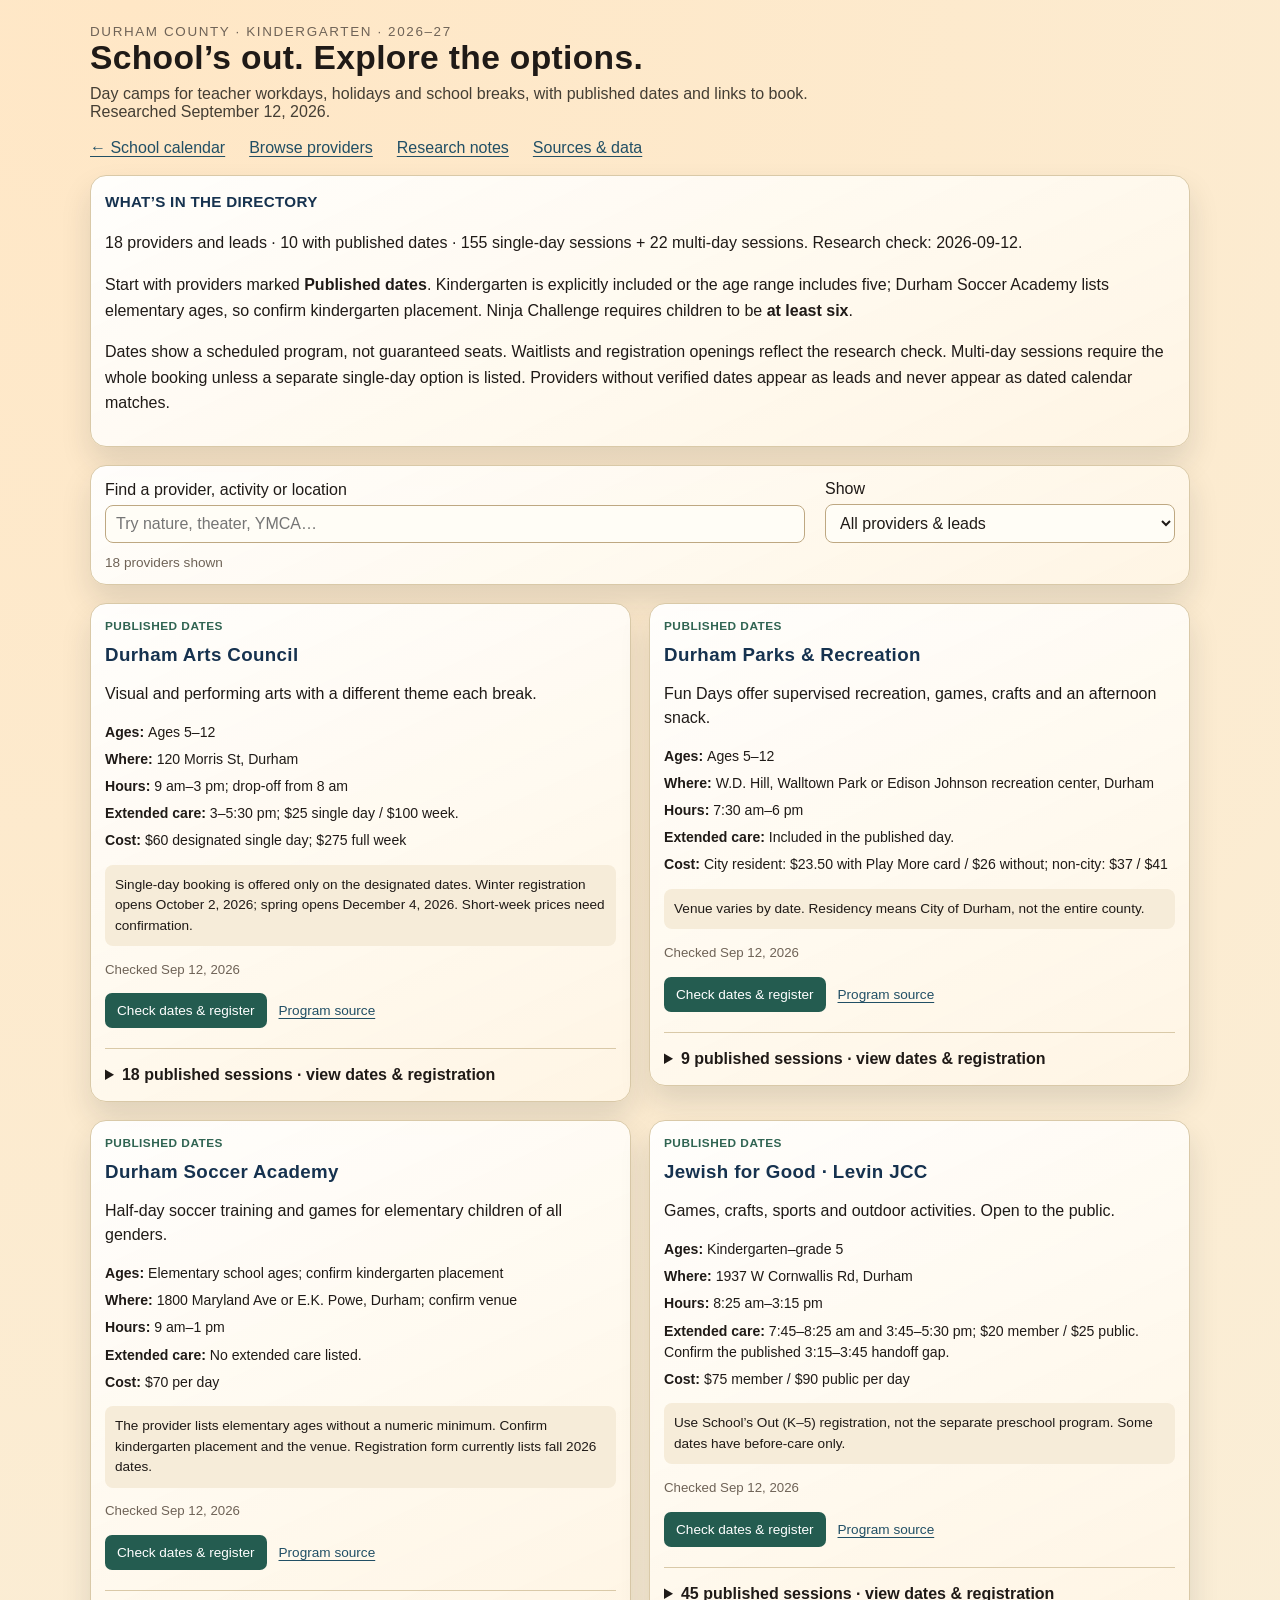
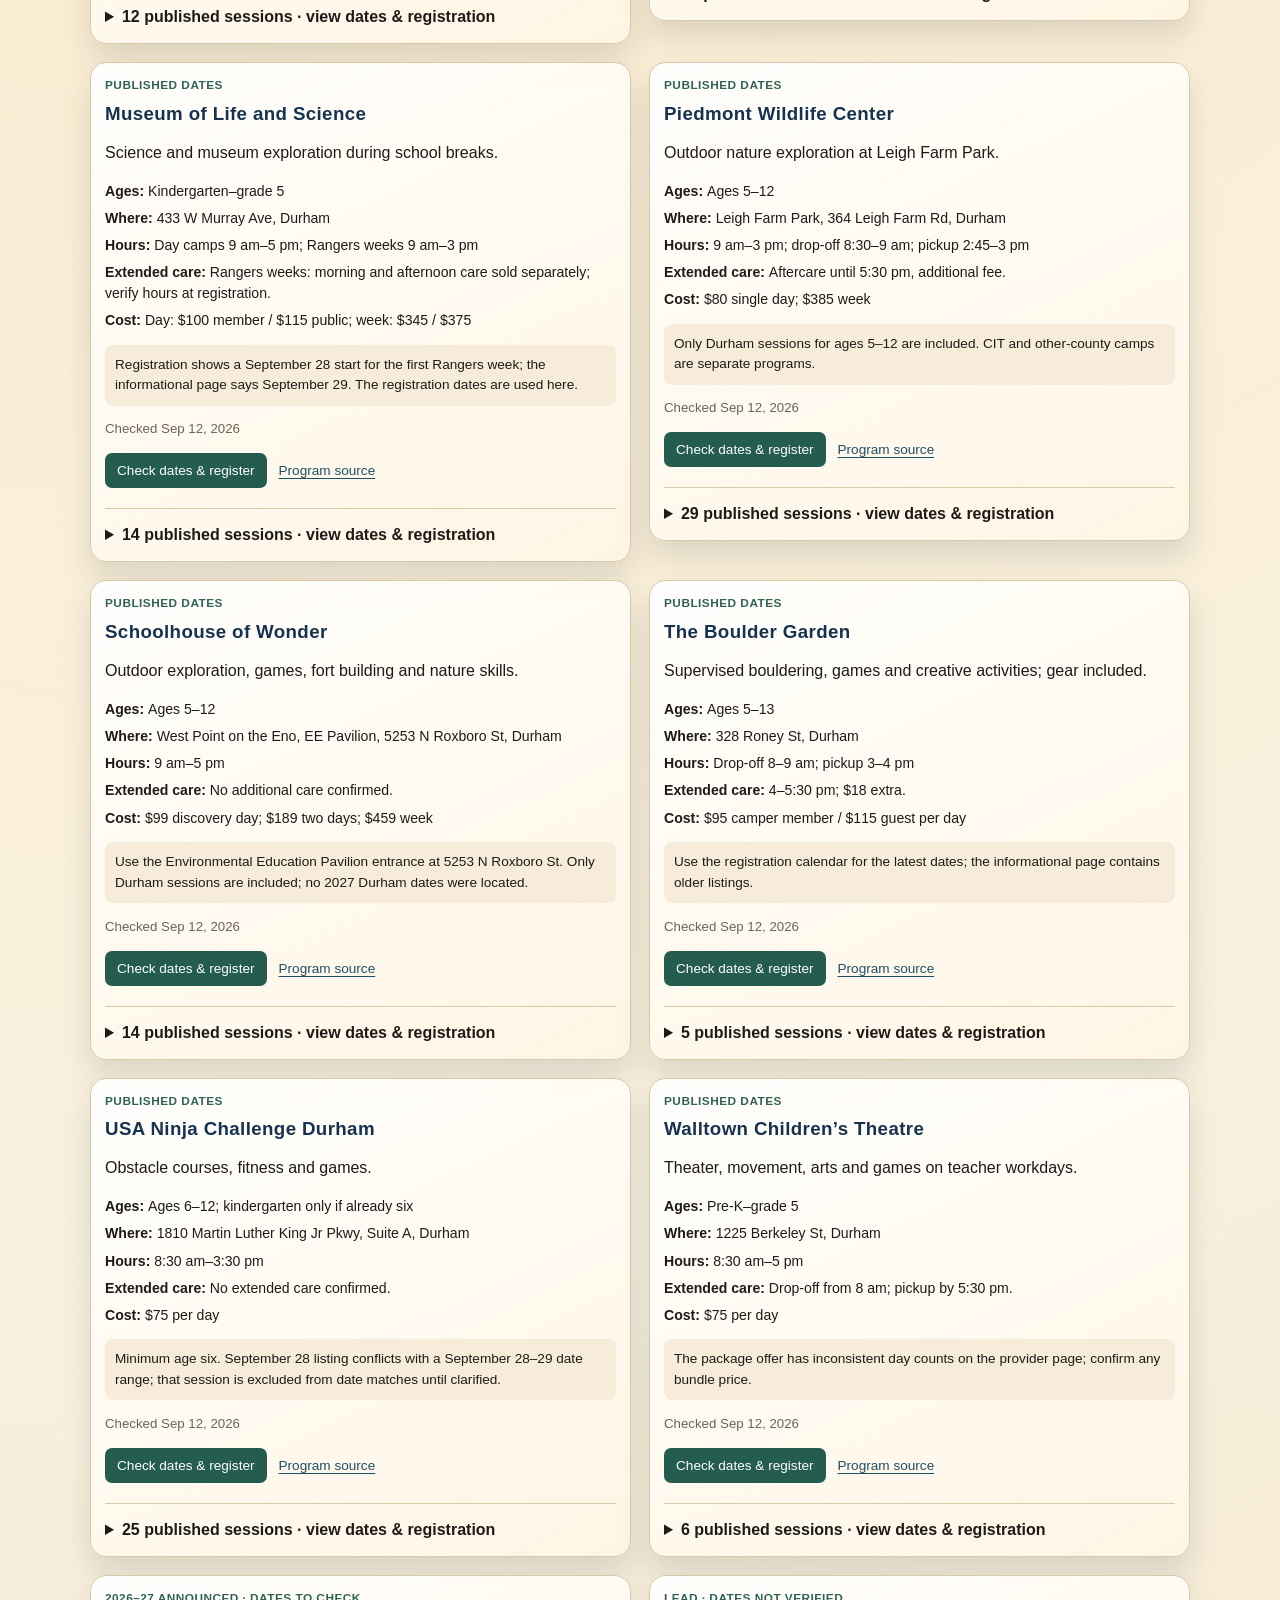
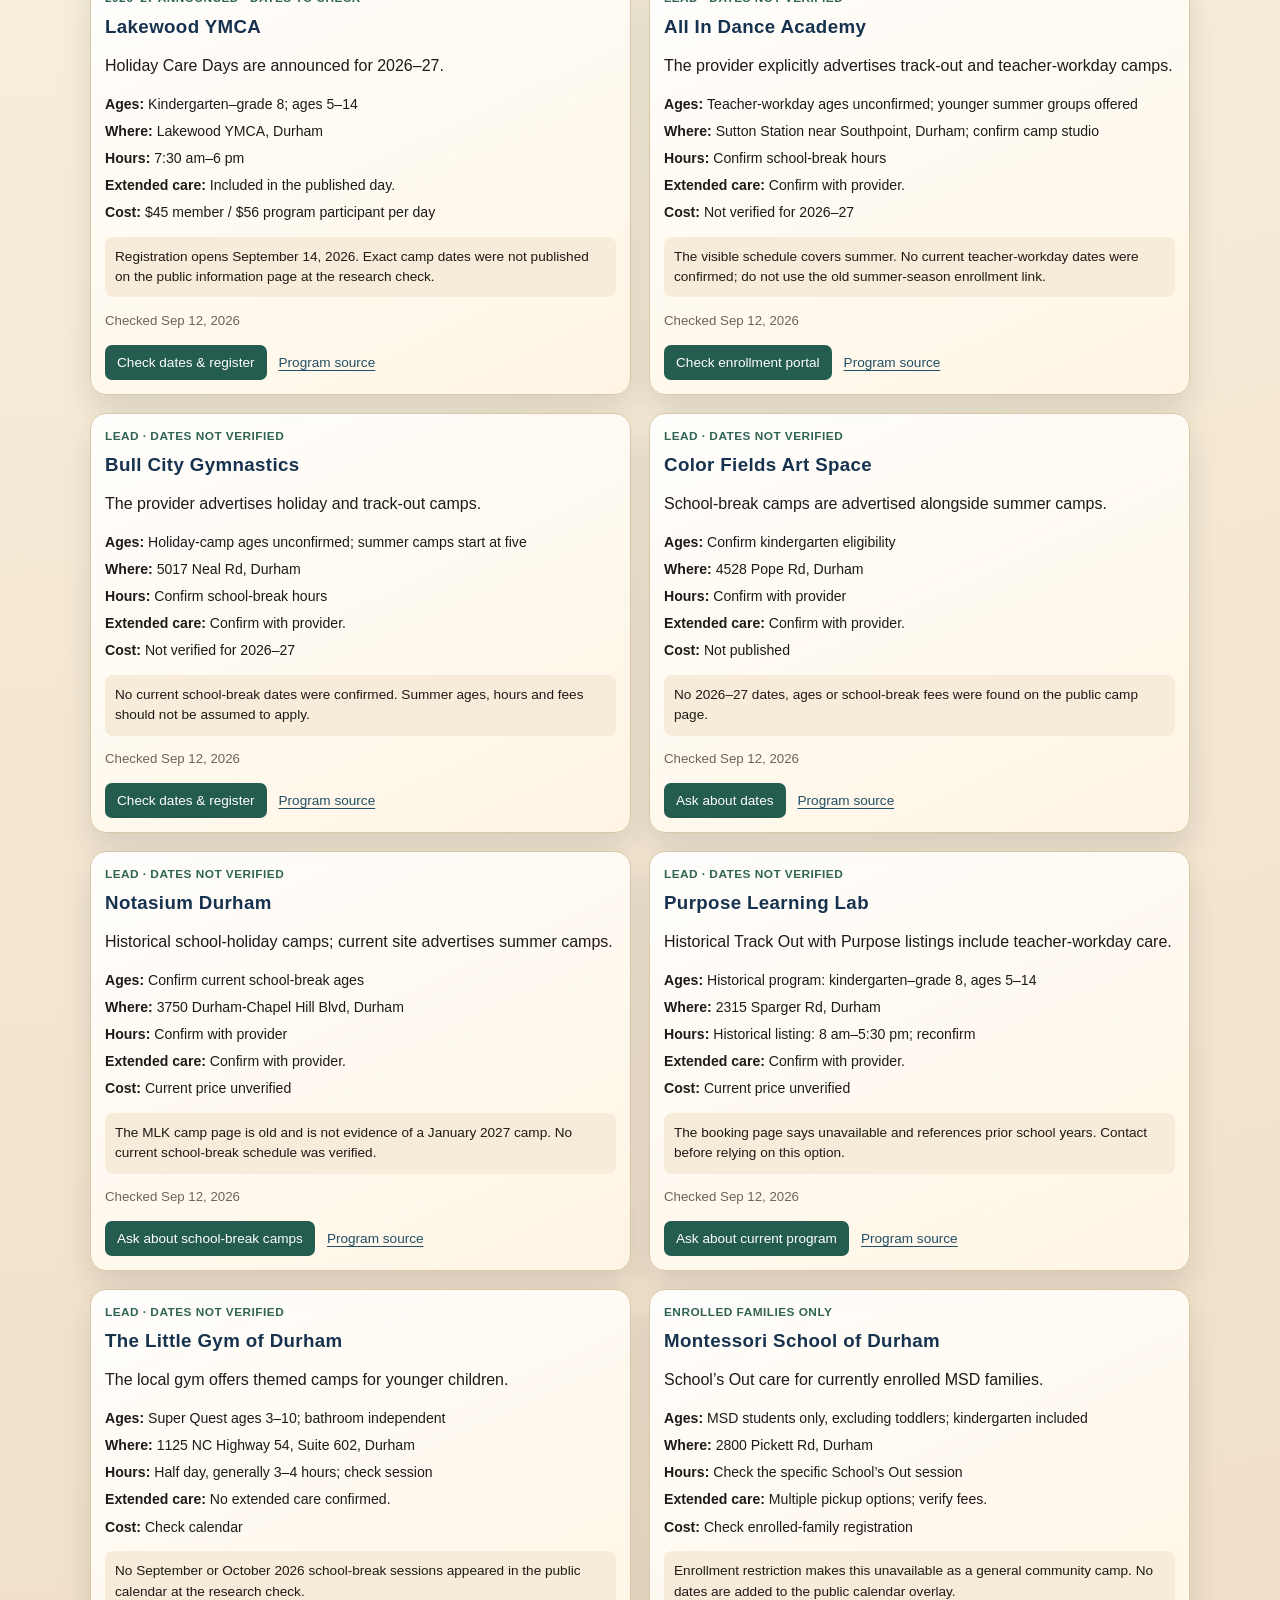
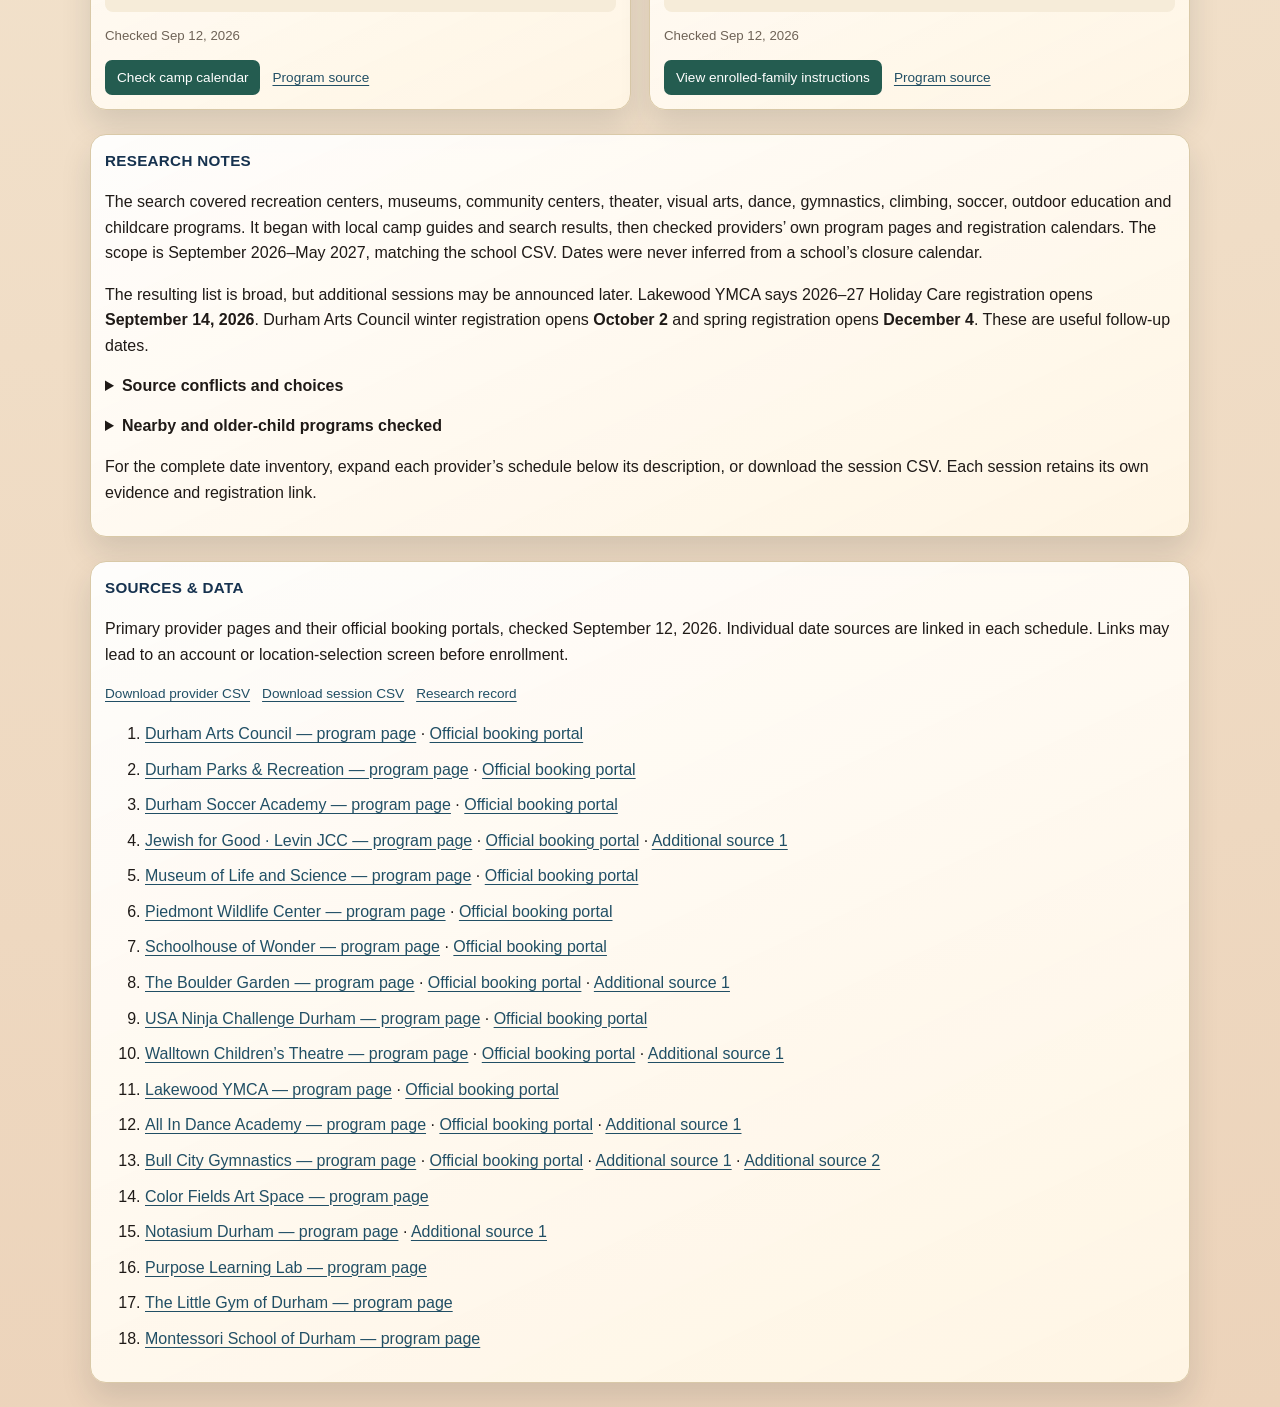
==== camps.html @ 84665ed5 "Add researched kindergarten camp directory and date filters" ====
<!doctype html>
<html lang="en">
  <head>
    <meta charset="UTF-8" />
    <meta name="viewport" content="width=device-width, initial-scale=1.0" />
    <meta name="description" content="Researched Durham County school-break camps for kindergarten, 2026–27: dates, ages, prices, hours, registration links and primary sources." />
    <title>Durham Kindergarten Camp Directory · 2026–27</title>
    <link rel="stylesheet" href="styles.css?v=4" />
  </head>
  <body>
    <div class="page-shell directory-shell">
      <header class="hero">
        <div class="hero-copy">
          <p class="eyebrow">Durham County · Kindergarten · 2026–27</p>
          <h1>School’s out. Explore the options.</h1>
          <p class="intro">Day camps for teacher workdays, holidays and school breaks, with published dates and links to book. Researched September 12, 2026.</p>
          <nav class="page-nav" aria-label="Page navigation">
            <a href="./">← School calendar</a>
            <a href="#directory">Browse providers</a>
            <a href="#research">Research notes</a>
            <a href="#sources">Sources & data</a>
          </nav>
        </div>
      </header>
      <main>
        <section class="panel directory-intro" aria-labelledby="coverageHeading">
          <h2 id="coverageHeading">What’s in the directory</h2>
          <p id="directoryStatus" role="status">Loading camp directory…</p>
          <p>Start with providers marked <strong>Published dates</strong>. Kindergarten is explicitly included or the age range includes five; Durham Soccer Academy lists elementary ages, so confirm kindergarten placement. Ninja Challenge requires children to be <strong>at least six</strong>.</p>
          <p>Dates show a scheduled program, not guaranteed seats. Waitlists and registration openings reflect the research check. Multi-day sessions require the whole booking unless a separate single-day option is listed. Providers without verified dates appear as leads and never appear as dated calendar matches.</p>
        </section>
        <section id="directory" aria-label="Camp directory">
          <div class="directory-controls panel">
            <label for="campSearch">Find a provider, activity or location
              <input id="campSearch" type="search" placeholder="Try nature, theater, YMCA…" />
            </label>
            <label for="directoryFilter">Show
              <select id="directoryFilter">
                <option value="all">All providers & leads</option>
                <option value="dated">Published dates</option>
                <option value="undated">Dates to check</option>
                <option value="restricted">Enrolled families only</option>
              </select>
            </label>
            <p id="directoryCount" role="status"></p>
          </div>
          <div id="providerDirectory" class="directory-grid"></div>
          <p id="directoryEmpty" class="empty-state" hidden>No providers match this search.</p>
        </section>
        <section id="research" class="panel research-notes" aria-labelledby="researchHeading">
          <h2 id="researchHeading">Research notes</h2>
          <p>The search covered recreation centers, museums, community centers, theater, visual arts, dance, gymnastics, climbing, soccer, outdoor education and childcare programs. It began with local camp guides and search results, then checked providers’ own program pages and registration calendars. The scope is September 2026–May 2027, matching the school CSV. Dates were never inferred from a school’s closure calendar.</p>
          <p>The resulting list is broad, but additional sessions may be announced later. Lakewood YMCA says 2026–27 Holiday Care registration opens <strong>September 14, 2026</strong>. Durham Arts Council winter registration opens <strong>October 2</strong> and spring registration opens <strong>December 4</strong>. These are useful follow-up dates.</p>
          <details>
            <summary>Source conflicts and choices</summary>
            <ul>
              <li><strong>Museum:</strong> the first Rangers week starts September 28 in UltraCamp, while the information page says September 29. The registration listing is used. The October 5–9 week was waitlisted at the check.</li>
              <li><strong>Piedmont Wildlife Center:</strong> September 21 day camp and the September 21–25 week were waitlisted. Older pages show different prices; the current UltraCamp listings supply dates and fees.</li>
              <li><strong>Ninja:</strong> the September 28 title describes one day, but its date range ends September 29. That entry is omitted from date matches pending clarification. The other 25 dated sessions are included for age six.</li>
              <li><strong>JCC:</strong> September 30 was full with a waitlist in the booking portal. March 1 is preschool-only and is omitted. November 25 and April 21 have before-care only. The provider’s afternoon care starts 30 minutes after its stated camp end; confirm the handoff.</li>
              <li><strong>Walltown:</strong> the bundle text has inconsistent day counts. Only the $75 single-day price is shown.</li>
              <li><strong>Soccer and Boulder Garden:</strong> search snapshots were stale. Fresh provider and registration pages supply the fall dates in this directory; older prices and dates were discarded.</li>
              <li><strong>Schoolhouse:</strong> individual session pages identify Durham and the EE Pavilion entrance. Wake and Orange sessions are omitted. General “winter coming soon” text does not override the published Durham December 18 session.</li>
            </ul>
          </details>
          <details>
            <summary>Nearby and older-child programs checked</summary>
            <p>These may help other families, but do not meet the Durham County kindergarten scope:</p>
            <ul>
              <li><a href="https://account.trianglerockclub.com/durham/programs/intersession-camp" target="_blank" rel="noopener noreferrer">Triangle Rock Club Durham</a> publishes grades 1–8 and a minimum age of six. A six-year-old kindergartner does not meet that grade requirement.</li>
              <li><a href="https://www.billydee.net/studiodays" target="_blank" rel="noopener noreferrer">billydee Studio Days</a> targets ages 8–14.</li>
              <li><a href="https://www.ncchildrensmuseum.org/schools-out-camp/" target="_blank" rel="noopener noreferrer">NC Children’s Museum / Kidzu</a> runs the school’s-out program at The Nest in Chapel Hill (Orange County), despite an RTP address elsewhere on its site.</li>
              <li><a href="https://www.sayitwithglassdesigns.com/sayitkids" target="_blank" rel="noopener noreferrer">Say it Kids</a> is in Carrboro, Orange County.</li>
              <li><a href="https://www.natureexplorersnc.org/sign-up" target="_blank" rel="noopener noreferrer">Nature Explorers</a> lists Johnston Mill in Orange County.</li>
              <li><a href="https://www.unify-athletics.com/summer-camps" target="_blank" rel="noopener noreferrer">Unify Athletics / Camp Phoenix</a> lists Pittsboro, Chatham County; older Durham references should not be used.</li>
              <li><a href="https://www.acrosportgymnastics.com/page/summer-camp" target="_blank" rel="noopener noreferrer">AcroSport Gymnastics</a> had a summer listing, without a verified current teacher-workday program.</li>
            </ul>
          </details>
          <p>For the complete date inventory, expand each provider’s schedule below its description, or download the session CSV. Each session retains its own evidence and registration link.</p>
        </section>
        <section id="sources" class="panel research-notes" aria-labelledby="sourcesHeading">
          <h2 id="sourcesHeading">Sources & data</h2>
          <p>Primary provider pages and their official booking portals, checked September 12, 2026. Individual date sources are linked in each schedule. Links may lead to an account or location-selection screen before enrollment.</p>
          <p class="camp-links"><a href="./camp_providers.csv" download>Download provider CSV</a><a href="./camp_sessions.csv" download>Download session CSV</a><a href="./camp-research.md">Research record</a></p>
          <ol id="sourceList"></ol>
        </section>
      </main>
    </div>
    <noscript><p>Enable JavaScript to browse providers, or download the <a href="./camp_providers.csv">provider CSV</a>, <a href="./camp_sessions.csv">date CSV</a>, and <a href="./camp-research.md">research record</a>.</p></noscript>
    <script src="csv.js?v=4"></script>
    <script src="camp-data.js?v=4"></script>
    <script src="camp-directory.js?v=4"></script>
  </body>
</html>
---- styles.css ----
:root {
  --bg-1: #f8f1de;
  --bg-2: #ecd3ba;
  --ink: #1f1a17;
  --card: #fffdf6;
  --line: #d9c9a8;
  --warm: #ca6f4b;
  --deep: #16324f;
  --muted: #6f6357;
  --shadow: 0 16px 30px rgba(27, 35, 48, 0.13);

  --school-chccs: #c17f26;
  --school-duke: #c74f5c;
  --school-da: #2f7d6f;
  --school-dps: #4268a0;
  --school-lerner: #7c4bc8;
}

* {
  box-sizing: border-box;
}

[hidden] {
  display: none !important;
}

html,
body {
  margin: 0;
  padding: 0;
}

body {
  background: radial-gradient(circle at 10% 0%, #ffe7c6 0%, var(--bg-1) 45%, var(--bg-2) 100%);
  color: var(--ink);
  font-family: "Avenir Next", "Trebuchet MS", "Segoe UI", sans-serif;
  min-height: 100vh;
}

.page-shell {
  width: min(1180px, calc(100vw - 48px));
  margin: 24px auto;
}

.hero {
  display: flex;
  gap: 18px;
  justify-content: space-between;
  align-items: flex-start;
  flex-wrap: wrap;
  margin-bottom: 18px;
}

.hero-copy {
  max-width: 760px;
}

h1 {
  font-size: clamp(1.4rem, 2.2vw + 0.5rem, 2.1rem);
  margin: 0 0 8px;
  letter-spacing: 0.01em;
}

.eyebrow {
  margin: 0;
  color: var(--muted);
  font-size: 0.84rem;
  letter-spacing: 0.12em;
  text-transform: uppercase;
}

.intro {
  margin: 8px 0 0;
  color: #443e34;
}

.status {
  background: #fff;
  border: 1px dashed var(--line);
  border-radius: 12px;
  padding: 10px 12px;
  margin: 0;
  min-width: 290px;
}

.status.muted {
  margin-top: 8px;
  border-style: solid;
}

.app-grid {
  display: grid;
  grid-template-columns: 300px 1fr;
  gap: 18px;
  align-items: start;
}

main {
  min-width: 0;
}

.sidebar {
  display: grid;
  gap: 14px;
}

.panel {
  background: linear-gradient(155deg, #ffffffed, #fff5e4);
  border: 1px solid var(--line);
  border-radius: 16px;
  padding: 14px;
  box-shadow: var(--shadow);
  animation: rise 420ms ease both;
}

h2 {
  margin: 0 0 10px;
  font-size: 0.95rem;
  letter-spacing: 0.02em;
  text-transform: uppercase;
  color: var(--deep);
}

.panel-actions {
  display: flex;
  gap: 8px;
  margin-bottom: 10px;
}

button,
.link-button {
  border: 1px solid #bea882;
  border-radius: 999px;
  padding: 6px 10px;
  background: #fff8eb;
  color: #4e4135;
  cursor: pointer;
}

button:hover,
.link-button:hover {
  background: #fff0ce;
}

button.ghost,
.link-button {
  font-size: 0.78rem;
}

.filters-grid {
  display: grid;
  gap: 8px;
}

.filter-line {
  display: flex;
  align-items: center;
  gap: 8px;
  background: #fff9f0;
  border: 1px solid #e0d2ba;
  border-radius: 10px;
  padding: 6px 9px;
}

.filter-line input {
  accent-color: var(--warm);
}

.summary {
  margin: 0 0 10px;
  color: #5f5548;
}

.summary span {
  font-weight: 700;
  color: var(--deep);
}

.legend {
  display: grid;
  gap: 8px;
}

.legend-item {
  display: flex;
  align-items: center;
  gap: 8px;
  color: #4f473d;
}

.swatch {
  width: 12px;
  height: 12px;
  border-radius: 50%;
}

input[type="file"] {
  width: 100%;
}

.calendar-area {
  display: grid;
  gap: 14px;
}

.months-grid {
  display: grid;
  grid-template-columns: repeat(auto-fit, minmax(min(100%, 390px), 1fr));
  gap: 14px;
}

.month-card {
  background: linear-gradient(175deg, #fffcf5, #fff8eb);
  border: 1px solid #ddcca8;
  border-radius: 16px;
  box-shadow: var(--shadow);
  padding: 12px;
  animation: rise 460ms ease both;
}

.month-title {
  margin: 0 0 8px;
  color: var(--deep);
}

.month-grid {
  display: grid;
  grid-template-columns: repeat(7, minmax(0, 1fr));
  gap: 5px;
  background: #f6ead4;
  border: 1px solid #e4d1b2;
  border-radius: 10px;
  padding: 6px;
}

.weekday {
  text-align: center;
  font-size: 0.73rem;
  color: #6e5f50;
  text-transform: uppercase;
  letter-spacing: 0.04em;
  margin-bottom: 4px;
}

.day-cell {
  min-height: 72px;
  border: 1px solid transparent;
  border-radius: 10px;
  padding: 4px 2px;
  background: #fffef8;
  display: flex;
  flex-direction: column;
  gap: 4px;
  cursor: pointer;
  transition: transform 120ms ease, box-shadow 120ms ease;
}

.day-cell:hover {
  transform: translateY(-2px);
  box-shadow: 0 10px 14px rgba(25, 17, 9, 0.15);
}

.day-cell.other-month {
  background: #f6ebd2;
  color: #9e8d7d;
}

.day-number {
  font-size: 0.8rem;
  font-weight: 600;
}

.pill {
  display: inline-flex;
  align-items: center;
  gap: 3px;
  border-radius: 999px;
  padding: 2px 1px;
  margin-top: 2px;
  font-size: 0.6rem;
  color: #202020;
  background: #fff;
  border: 1px solid;
  white-space: nowrap;
  overflow: hidden;
  text-overflow: ellipsis;
  max-width: 100%;
  flex-shrink: 0;
}

.pill span {
  font-weight: 700;
}

.event-more {
  font-size: 0.67rem;
  color: #594d43;
}

.day-cell.empty {
  cursor: default;
}

.day-cell.empty:hover {
  transform: none;
  box-shadow: none;
}

.has-event {
  border-color: #cfb48e;
}

.today-marker {
  outline: 2px dashed #b95e3f;
}

.empty-state {
  border: 1px dashed #c3aa8f;
  padding: 14px;
  border-radius: 12px;
  background: #fff8eb;
}

.drawer {
  width: min(640px, calc(100vw - 28px));
  max-height: calc(100dvh - 80px);
  margin: 40px auto;
  padding: 0;
  border: 0;
  border-radius: 14px;
  color: var(--ink);
  background: #fff7eb;
  box-shadow: 0 20px 40px rgba(22, 18, 11, 0.25);
}

.drawer::backdrop {
  backdrop-filter: blur(2px);
  background: #0b0e122d;
}

.drawer:not([open]) {
  display: none;
}

.drawer-inner {
  padding: 14px;
}

.drawer-head {
  display: flex;
  justify-content: space-between;
  align-items: center;
  gap: 10px;
  position: sticky;
  top: -14px;
  background: #fff7eb;
  padding: 8px 0;
  z-index: 1;
}

.close-btn {
  background: #f6e6cb;
}

.drawer ul {
  margin: 10px 0 0;
  padding: 0 0 0 16px;
}

.drawer li {
  margin-bottom: 8px;
}

.drawer .small {
  color: #63574b;
  margin-bottom: 0;
}

.drawer [data-chip] {
  display: inline-block;
  padding: 2px 8px;
  border-radius: 999px;
  border: 1px solid;
  margin-right: 4px;
  font-size: 0.74rem;
}

.muted-link {
  color: var(--deep);
}

a { color: #214f65; text-underline-offset: 3px; }
button, input, select { font: inherit; }
input, select { accent-color: #27655b; }
:focus-visible { outline: 3px solid #4268a0; outline-offset: 3px; }
.page-nav { display: flex; flex-wrap: wrap; gap: 12px 24px; margin-top: 18px; }
.small { font-size: .83rem; line-height: 1.5; color: var(--muted); }
fieldset { border: 0; margin: 0; padding: 0; min-width: 0; }
fieldset:disabled { opacity: .55; }
select, input[type="search"] {
  width: 100%; margin: 6px 0 12px; padding: 9px 10px;
  border: 1px solid #bea882; border-radius: 8px; color: var(--ink); background: #fffdf6;
}
summary { cursor: pointer; font-weight: 600; line-height: 1.5; }
.provider-controls { margin: 12px 0; }
.provider-controls[open] summary { margin-bottom: 12px; }
.camp-count {
  display: inline-block; border-radius: 5px; background: #dcece2; color: #204b3b;
  padding: 3px 2px; font-size: .61rem; font-weight: 700; line-height: 1.25;
}
.day-cell .camp-count { margin-top: auto; }
.has-camp { border-bottom: 3px solid #4d826c; }
.camp-details { margin-top: 24px; border-top: 1px solid var(--line); padding-top: 6px; scroll-margin-top: 95px; }
.jump-to-camps { background: #dcece2; color: #204b3b; border-color: #9abcad; }
.camp-card { background: #fffdf7; border: 1px solid var(--line); border-radius: 12px; padding: 16px; margin: 14px 0; }
.camp-card h4 { font-size: 1.06rem; margin: 4px 0; }
.camp-tag { color: #306452; font-size: .74rem; font-weight: 700; text-transform: uppercase; letter-spacing: .04em; margin: 0 0 8px; }
.camp-program { margin: 4px 0 12px; color: var(--muted); }
.camp-fact { font-size: .88rem; line-height: 1.5; margin: 6px 0; }
.camp-availability { padding: 9px; background: #edf3e9; border-radius: 6px; font-size: .83rem; line-height: 1.5; }
.camp-availability.waitlist { background: #fff0d5; }
.camp-links { display: flex; flex-wrap: wrap; align-items: center; gap: 12px; margin-top: 14px; font-size: .85rem; }
.registration-link { display: inline-block; background: #245c50; color: #fff; border-radius: 7px; padding: 10px 12px; text-decoration: none; }
.registration-link:hover { background: #173e36; }
.visually-hidden { position: absolute; width: 1px; height: 1px; overflow: hidden; clip-path: inset(50%); white-space: nowrap; }
.directory-shell { max-width: 1100px; }
.directory-intro { margin-bottom: 18px; line-height: 1.6; }
.directory-controls { display: grid; grid-template-columns: 2fr 1fr; column-gap: 20px; margin-bottom: 18px; align-items: end; }
.directory-controls p { grid-column: 1 / -1; margin: 0; font-size: .85rem; color: var(--muted); }
.directory-grid { display: grid; grid-template-columns: repeat(2, minmax(0, 1fr)); gap: 18px; align-items: start; }
.provider-card { scroll-margin-top: 20px; overflow: hidden; }
.provider-card h2 { text-transform: none; font-size: 1.17rem; }
.provider-card > p { line-height: 1.5; }
.provider-notes { background: #f6ecd9; padding: 10px; border-radius: 8px; font-size: .85rem; }
.session-schedule { margin-top: 20px; border-top: 1px solid var(--line); padding-top: 14px; }
.table-scroll { overflow-x: auto; margin-top: 12px; }
table { width: 100%; border-collapse: collapse; font-size: .8rem; }
caption { text-align: left; padding-bottom: 12px; color: var(--muted); }
th, td { text-align: left; padding: 10px 8px; border-bottom: 1px solid var(--line); vertical-align: top; }
th { color: var(--deep); }
td .small { margin: 6px 0 0; font-size: .75rem; }
.table-links a { display: block; margin-bottom: 10px; }
.research-notes { margin-top: 24px; line-height: 1.6; }
.research-notes details { margin: 16px 0; }
.research-notes li { margin: 10px 0; }
#calendarArea, #directory, #research, #sources { scroll-margin-top: 16px; }

@media (max-width: 760px) {
  .directory-grid, .directory-controls { grid-template-columns: 1fr; }
  .directory-controls { gap: 8px; }
}

@media (prefers-reduced-motion: reduce) {
  *, *::before, *::after { animation: none !important; transition: none !important; scroll-behavior: auto !important; }
}

@keyframes rise {
  from {
    opacity: 0;
    transform: translateY(6px);
  }
  to {
    opacity: 1;
    transform: translateY(0);
  }
}

@keyframes fadeIn {
  from {
    opacity: 0;
  }
  to {
    opacity: 1;
  }
}

@media (max-width: 980px) {
  .app-grid {
    grid-template-columns: 1fr;
  }
  .sidebar {
    position: relative;
    top: 0;
  }
  .day-cell {
    min-height: 64px;
  }
}

@media (max-width: 600px) {
  .page-shell {
    width: calc(100vw - 24px);
  }

  .month-grid {
    gap: 4px;
  }

  .day-cell {
    padding: 4px 1px;
  }
}
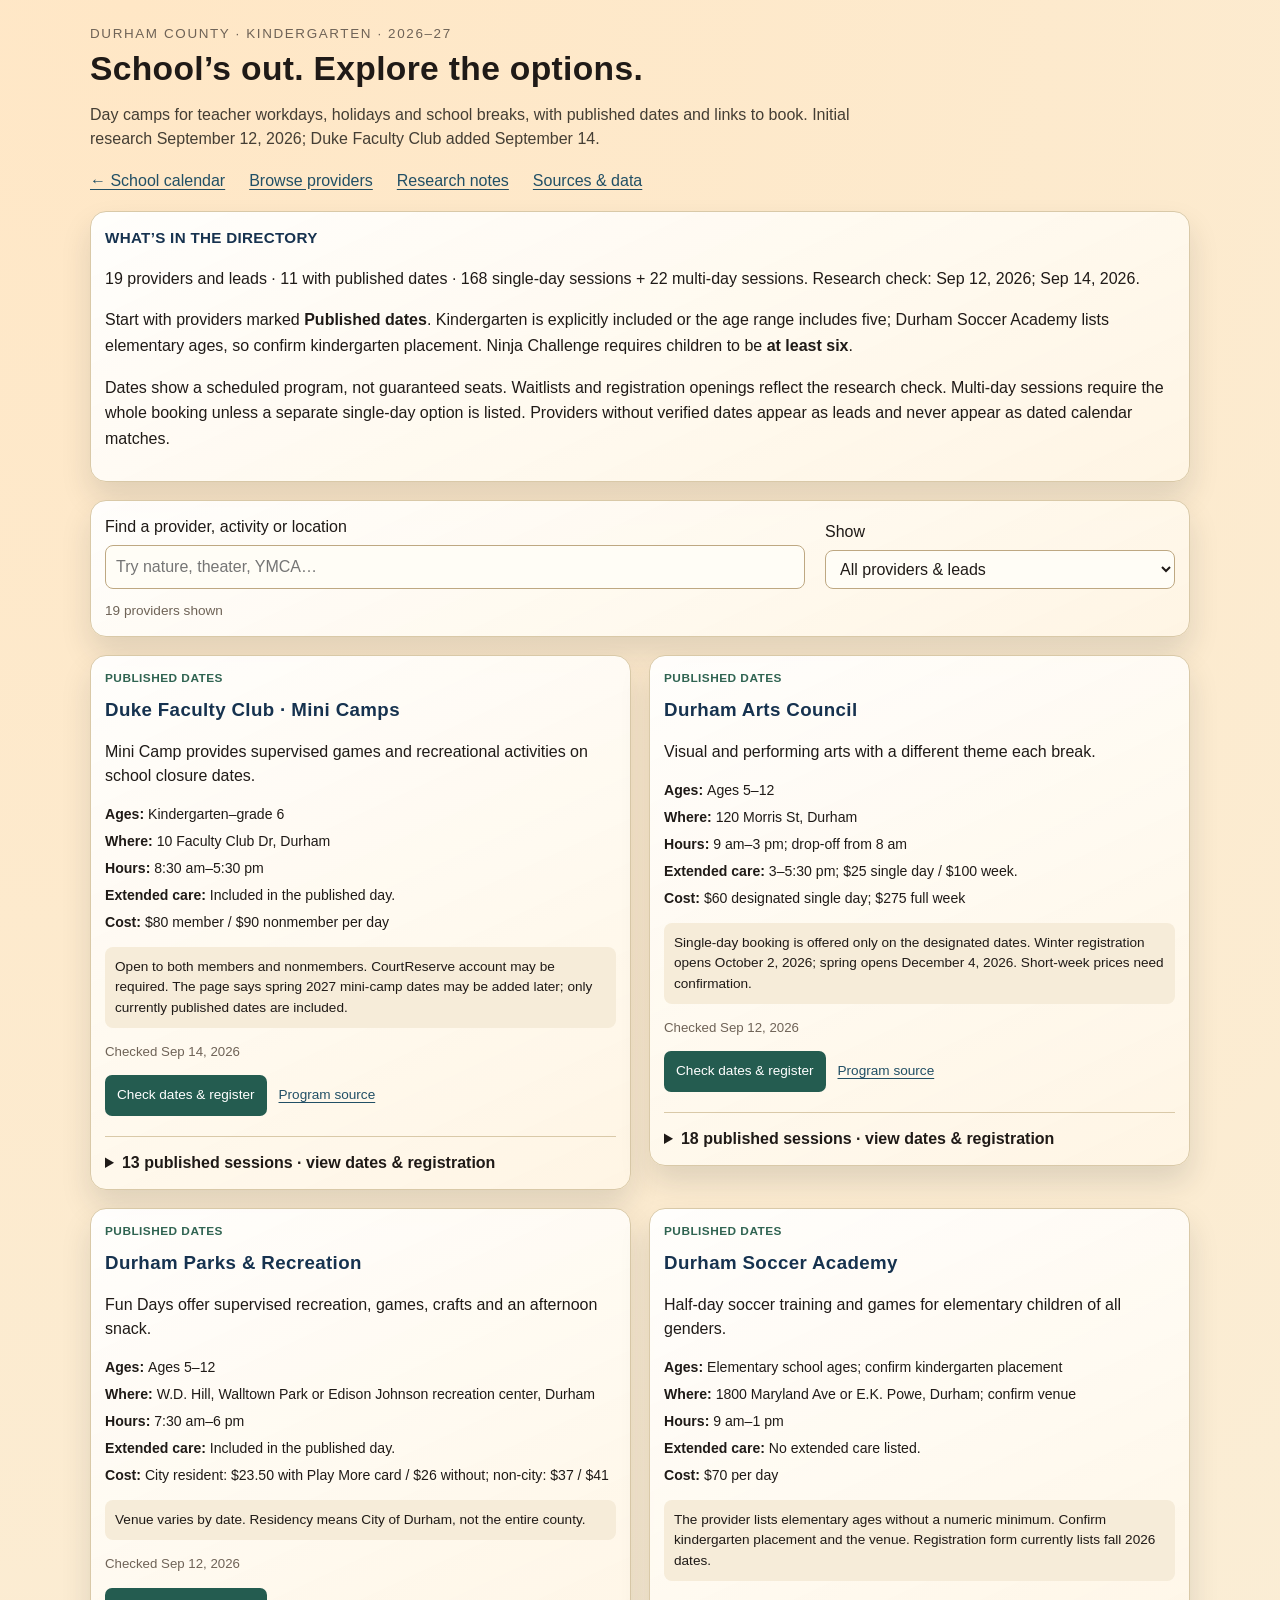
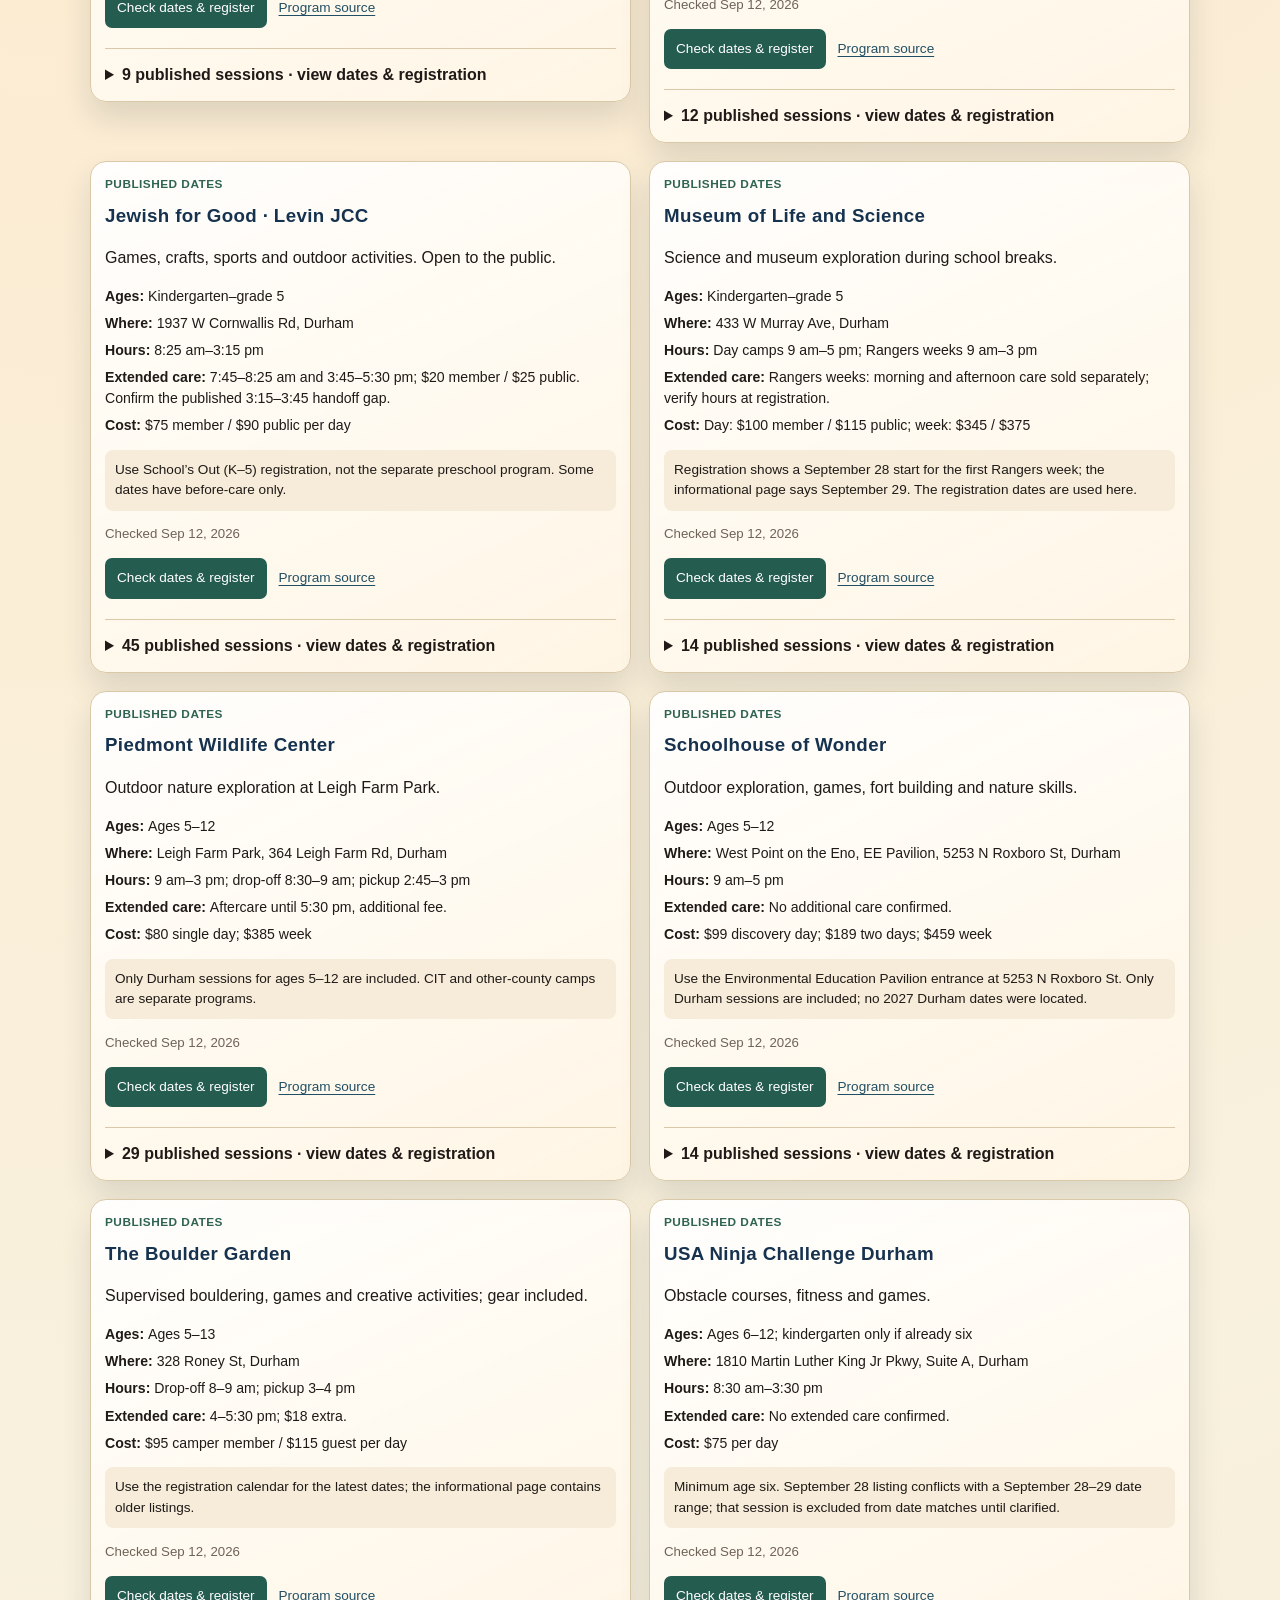
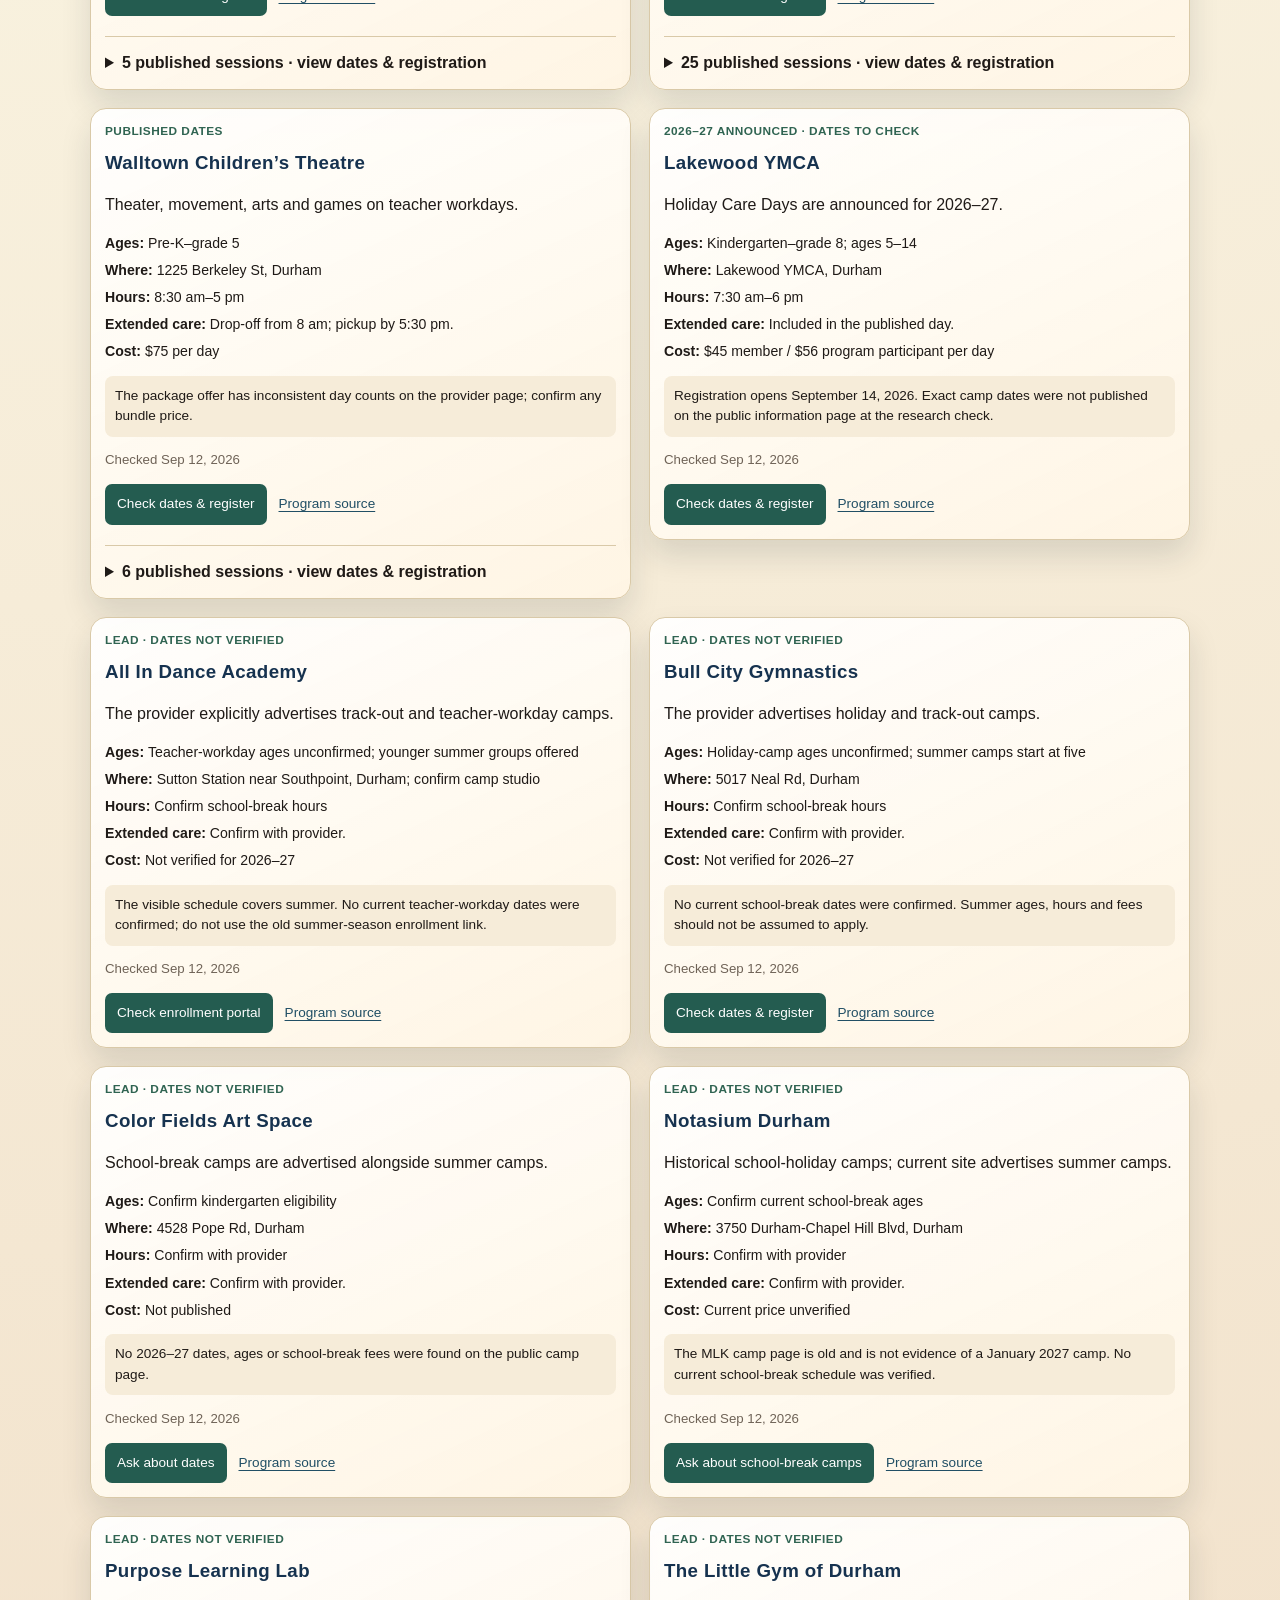
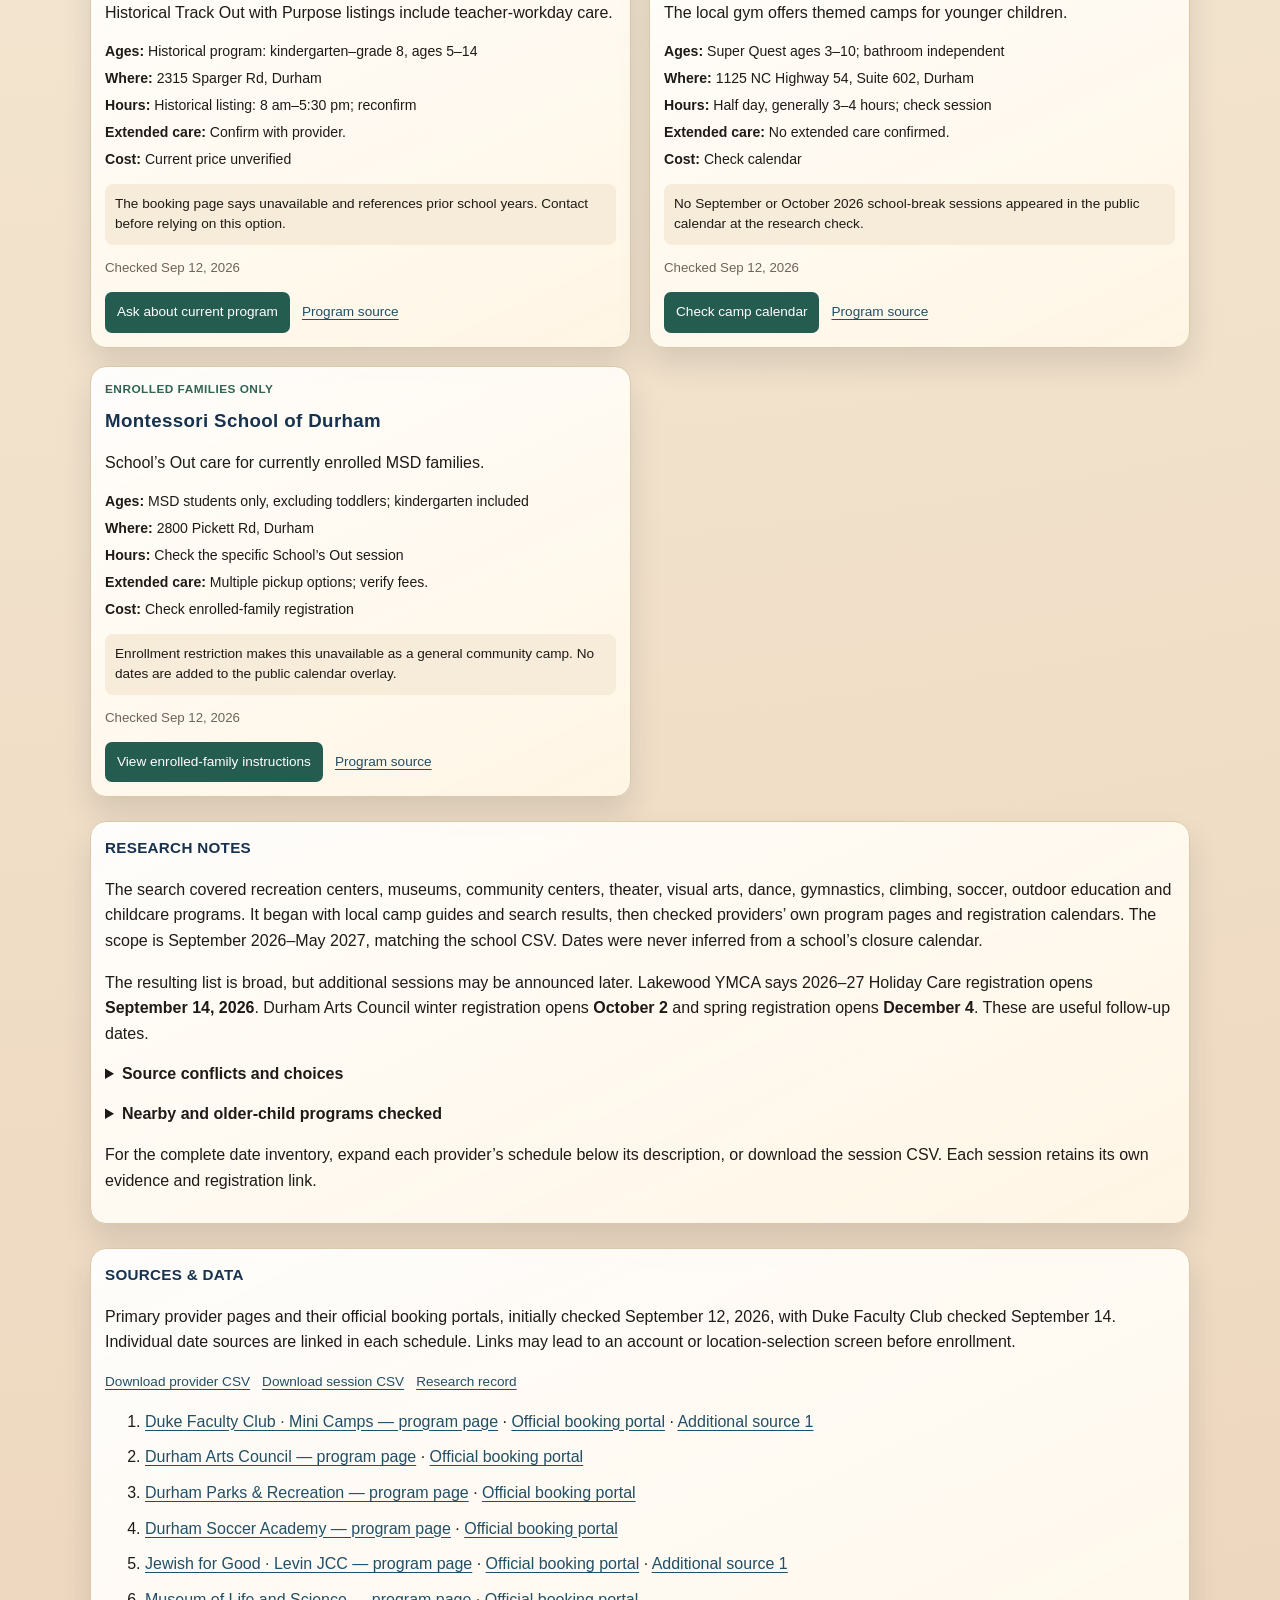
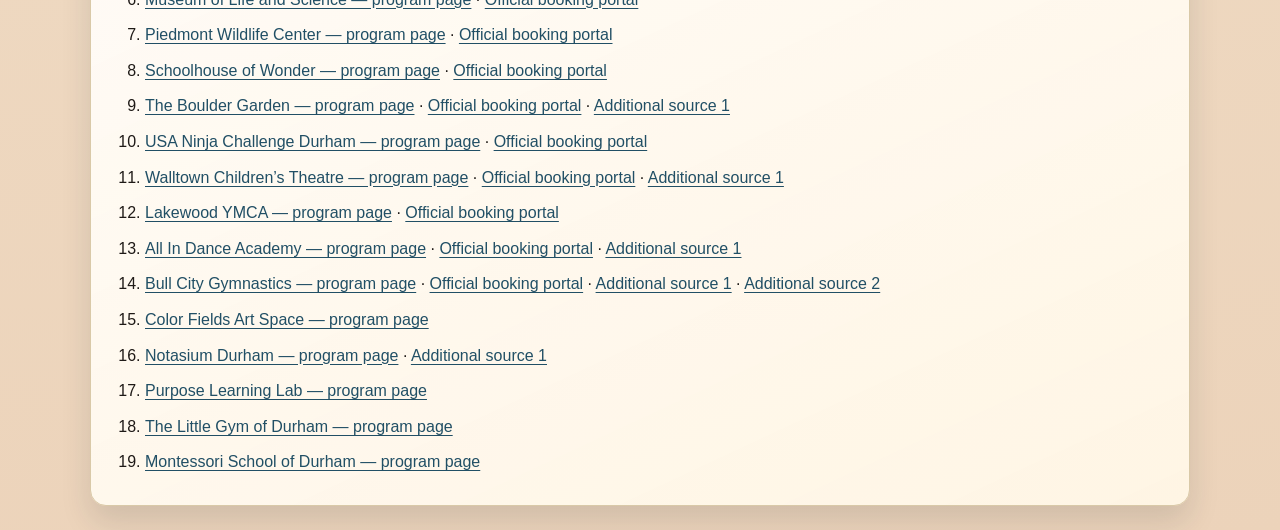
==== commit 6b1217fc: "Add Duke Faculty Club camps and improve calendar readability" ====
--- a/camps.html
+++ b/camps.html
@@ -5,7 +5,7 @@
     <meta name="viewport" content="width=device-width, initial-scale=1.0" />
     <meta name="description" content="Researched Durham County school-break camps for kindergarten, 2026–27: dates, ages, prices, hours, registration links and primary sources." />
     <title>Durham Kindergarten Camp Directory · 2026–27</title>
-    <link rel="stylesheet" href="styles.css?v=4" />
+    <link rel="stylesheet" href="styles.css?v=5" />
   </head>
   <body>
     <div class="page-shell directory-shell">
@@ -13,7 +13,7 @@
         <div class="hero-copy">
           <p class="eyebrow">Durham County · Kindergarten · 2026–27</p>
           <h1>School’s out. Explore the options.</h1>
-          <p class="intro">Day camps for teacher workdays, holidays and school breaks, with published dates and links to book. Researched September 12, 2026.</p>
+          <p class="intro">Day camps for teacher workdays, holidays and school breaks, with published dates and links to book. Initial research September 12, 2026; Duke Faculty Club added September 14.</p>
           <nav class="page-nav" aria-label="Page navigation">
             <a href="./">← School calendar</a>
             <a href="#directory">Browse providers</a>
@@ -61,6 +61,7 @@
               <li><strong>Walltown:</strong> the bundle text has inconsistent day counts. Only the $75 single-day price is shown.</li>
               <li><strong>Soccer and Boulder Garden:</strong> search snapshots were stale. Fresh provider and registration pages supply the fall dates in this directory; older prices and dates were discarded.</li>
               <li><strong>Schoolhouse:</strong> individual session pages identify Durham and the EE Pavilion entrance. Wake and Orange sessions are omitted. General “winter coming soon” text does not override the published Durham December 18 session.</li>
+              <li><strong>Duke Faculty Club:</strong> the current Mini Camps page lists 13 dates for 2026–27; older search snapshots showed last year’s dates. Members and nonmembers in kindergarten–grade 6 can attend. Later spring dates have not been published. Dates come from Duke’s program page; CourtReserve availability could not be checked.</li>
             </ul>
           </details>
           <details>
@@ -80,15 +81,15 @@
         </section>
         <section id="sources" class="panel research-notes" aria-labelledby="sourcesHeading">
           <h2 id="sourcesHeading">Sources & data</h2>
-          <p>Primary provider pages and their official booking portals, checked September 12, 2026. Individual date sources are linked in each schedule. Links may lead to an account or location-selection screen before enrollment.</p>
+          <p>Primary provider pages and their official booking portals, initially checked September 12, 2026, with Duke Faculty Club checked September 14. Individual date sources are linked in each schedule. Links may lead to an account or location-selection screen before enrollment.</p>
           <p class="camp-links"><a href="./camp_providers.csv" download>Download provider CSV</a><a href="./camp_sessions.csv" download>Download session CSV</a><a href="./camp-research.md">Research record</a></p>
           <ol id="sourceList"></ol>
         </section>
       </main>
     </div>
     <noscript><p>Enable JavaScript to browse providers, or download the <a href="./camp_providers.csv">provider CSV</a>, <a href="./camp_sessions.csv">date CSV</a>, and <a href="./camp-research.md">research record</a>.</p></noscript>
-    <script src="csv.js?v=4"></script>
-    <script src="camp-data.js?v=4"></script>
-    <script src="camp-directory.js?v=4"></script>
+    <script src="csv.js?v=5"></script>
+    <script src="camp-data.js?v=5"></script>
+    <script src="camp-directory.js?v=5"></script>
   </body>
 </html>
--- a/styles.css
+++ b/styles.css
@@ -34,6 +34,7 @@
   background: radial-gradient(circle at 10% 0%, #ffe7c6 0%, var(--bg-1) 45%, var(--bg-2) 100%);
   color: var(--ink);
   font-family: "Avenir Next", "Trebuchet MS", "Segoe UI", sans-serif;
+  line-height: 1.5;
   min-height: 100vh;
 }
 
@@ -266,7 +267,7 @@
 }
 
 .day-number {
-  font-size: 0.8rem;
+  font-size: 0.88rem;
   font-weight: 600;
 }
 
@@ -277,7 +278,7 @@
   border-radius: 999px;
   padding: 2px 1px;
   margin-top: 2px;
-  font-size: 0.6rem;
+  font-size: 0.7rem;
   color: #202020;
   background: #fff;
   border: 1px solid;
@@ -293,7 +294,7 @@
 }
 
 .event-more {
-  font-size: 0.67rem;
+  font-size: 0.75rem;
   color: #594d43;
 }
 
@@ -406,7 +407,7 @@
 .provider-controls[open] summary { margin-bottom: 12px; }
 .camp-count {
   display: inline-block; border-radius: 5px; background: #dcece2; color: #204b3b;
-  padding: 3px 2px; font-size: .61rem; font-weight: 700; line-height: 1.25;
+  padding: 3px 2px; font-size: .7rem; font-weight: 700; line-height: 1.25;
 }
 .day-cell .camp-count { margin-top: auto; }
 .has-camp { border-bottom: 3px solid #4d826c; }
@@ -434,12 +435,13 @@
 .provider-notes { background: #f6ecd9; padding: 10px; border-radius: 8px; font-size: .85rem; }
 .session-schedule { margin-top: 20px; border-top: 1px solid var(--line); padding-top: 14px; }
 .table-scroll { overflow-x: auto; margin-top: 12px; }
-table { width: 100%; border-collapse: collapse; font-size: .8rem; }
+table { width: 100%; border-collapse: collapse; font-size: .9rem; line-height: 1.5; }
 caption { text-align: left; padding-bottom: 12px; color: var(--muted); }
 th, td { text-align: left; padding: 10px 8px; border-bottom: 1px solid var(--line); vertical-align: top; }
 th { color: var(--deep); }
-td .small { margin: 6px 0 0; font-size: .75rem; }
+td .small { margin: 6px 0 0; font-size: .85rem; }
 .table-links a { display: block; margin-bottom: 10px; }
+.mobile-schedule-label { display: none; }
 .research-notes { margin-top: 24px; line-height: 1.6; }
 .research-notes details { margin: 16px 0; }
 .research-notes li { margin: 10px 0; }
@@ -499,4 +501,38 @@
   .day-cell {
     padding: 4px 1px;
   }
-}
+
+  .session-schedule table,
+  .session-schedule tbody,
+  .session-schedule tr,
+  .session-schedule td {
+    display: block;
+    width: 100%;
+  }
+
+  .session-schedule caption { display: block; }
+  .session-schedule thead {
+    position: absolute;
+    width: 1px;
+    height: 1px;
+    overflow: hidden;
+    clip-path: inset(50%);
+    white-space: nowrap;
+  }
+
+  .session-schedule tbody tr {
+    border-top: 1px solid var(--line);
+    padding: 14px 0;
+  }
+
+  .session-schedule td { border: 0; padding: 4px 0; }
+  .session-schedule td > strong { font-size: 1rem; }
+  .mobile-schedule-label {
+    display: block;
+    color: var(--deep);
+    font-size: .83rem;
+    font-weight: 700;
+    margin: 8px 0 4px;
+  }
+  .table-links a { display: inline-block; margin: 0 16px 0 0; padding: 10px 0; }
+}
